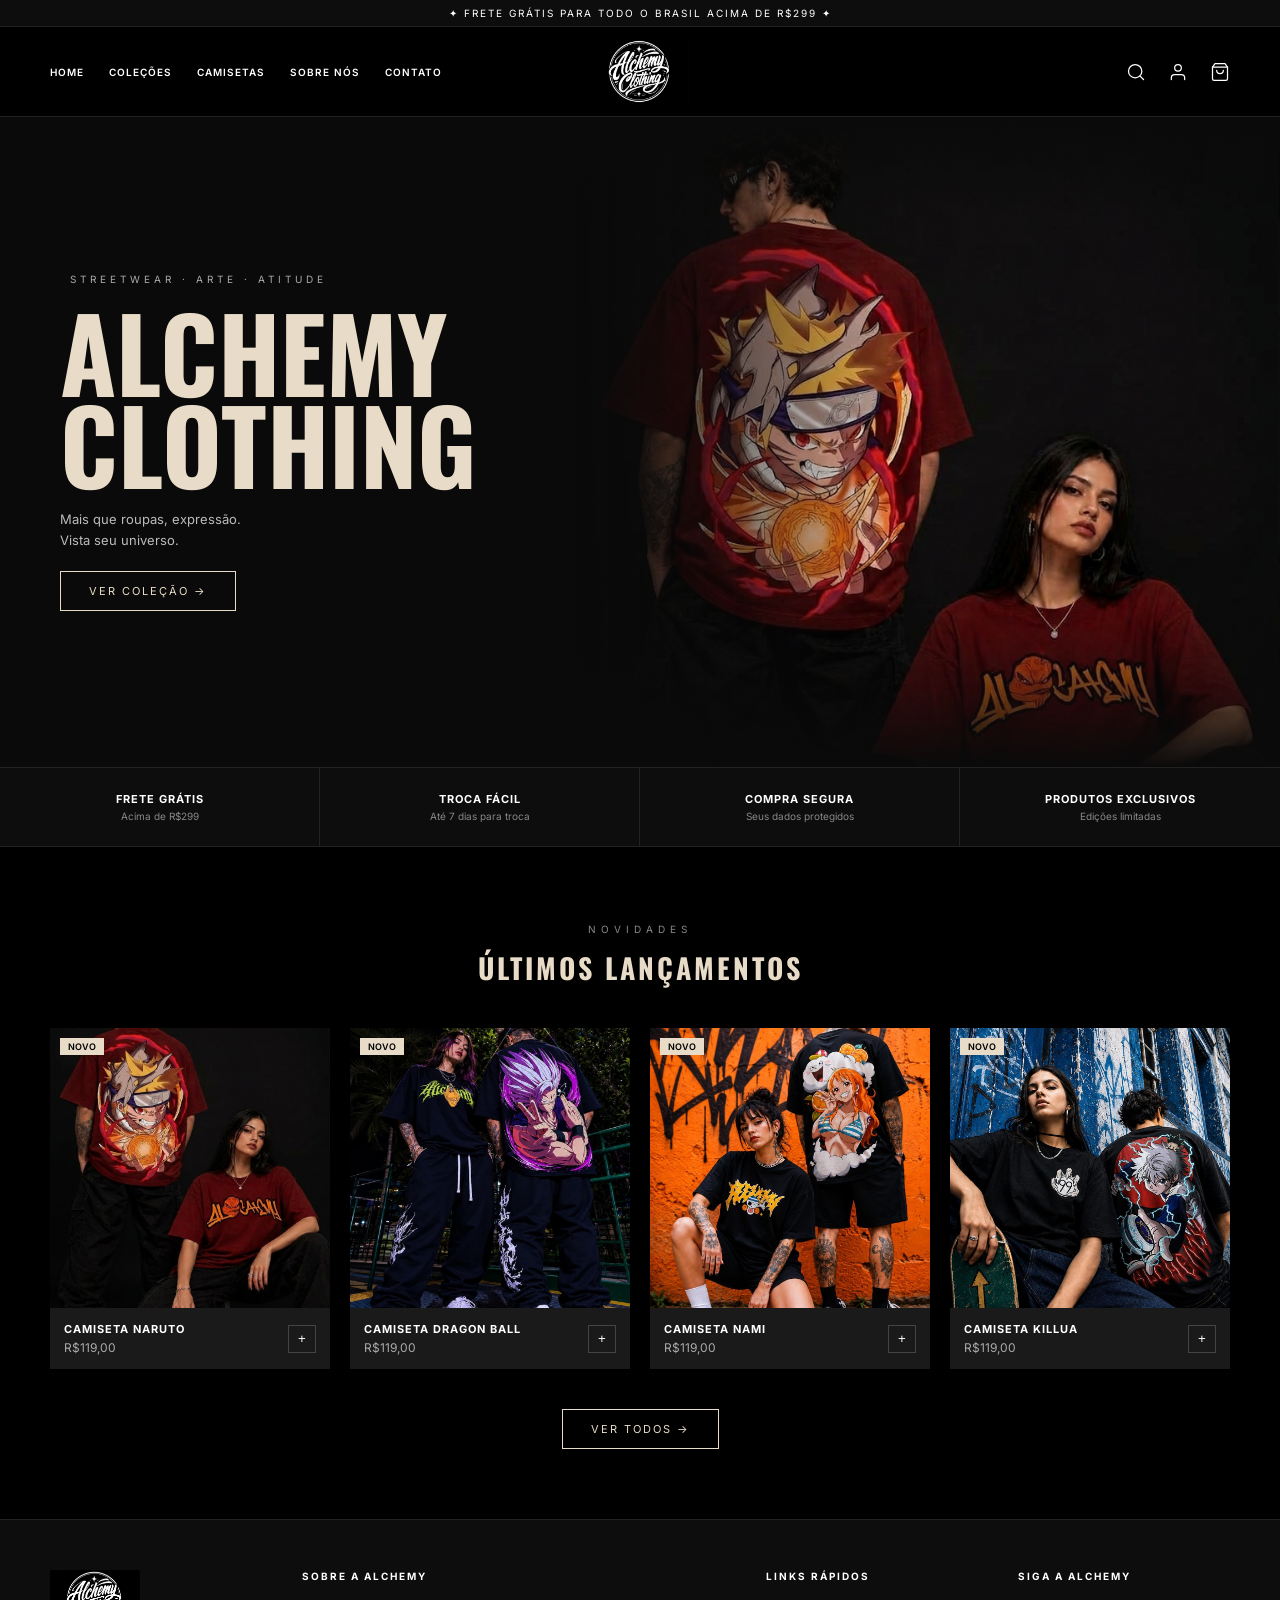
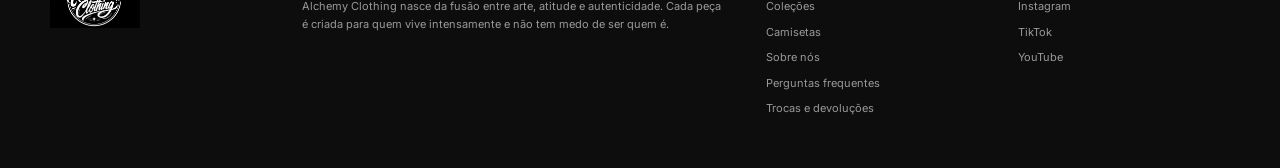
==== index.html @ 5506e8db "Change t-shirt prices from R$129,90 to R$119,00 Updated product prices for various t-shirts." ====
<!DOCTYPE html>
<html lang="pt-BR">

<head>
    <meta charset="UTF-8">
    <meta name="viewport" content="width=device-width, initial-scale=1.0">

    <title>Alchemy Clothing</title>

    <link rel="preconnect" href="https://fonts.googleapis.com">
    <link rel="preconnect" href="https://fonts.gstatic.com" crossorigin>
    <link href="https://fonts.googleapis.com/css2?family=Oswald:wght@500;700&family=Inter:wght@400;500;600&display=swap" rel="stylesheet">

    <link rel="stylesheet" href="css/style.css">
</head>

<body>

    <div class="top-bar">
        <p>✦ FRETE GRÁTIS PARA TODO O BRASIL ACIMA DE R$299 ✦</p>
    </div>

<header class="header">

    <button class="menu-toggle" id="menuToggle" aria-label="Abrir menu" aria-expanded="false" aria-controls="menu">
        <span></span>
        <span></span>
        <span></span>
    </button>

    <nav class="menu" id="menu">
        <a href="index.html">Home</a>
        <a href="camisetas.html">Coleções</a>
        <a href="camisetas.html">Camisetas</a>
        <a href="sobre.html">Sobre Nós</a>
        <a href="contato.html">Contato</a>
    </nav>

<a href="index.html" class="logo">
    <img src="assets/images/logo.png" alt="Alchemy Clothing">
</a>

 <div class="header-actions">

 <a href="#" aria-label="Buscar">
        <svg viewBox="0 0 24 24" aria-hidden="true">
            <circle cx="11" cy="11" r="8"></circle>
            <line x1="21" y1="21" x2="16.65" y2="16.65"></line>
        </svg>
    </a>

    <a href="#" aria-label="Minha conta">
        <svg viewBox="0 0 24 24" aria-hidden="true">
            <path d="M20 21v-2a4 4 0 0 0-4-4H8a4 4 0 0 0-4 4v2"></path>
            <circle cx="12" cy="7" r="4"></circle>
        </svg>
    </a>

    <a href="carrinho.html" class="cart-link" aria-label="Carrinho">
        <svg viewBox="0 0 24 24" aria-hidden="true">
            <path d="M6 2L3 6v14a2 2 0 0 0 2 2h14a2 2 0 0 0 2-2V6l-3-4z"></path>
            <line x1="3" y1="6" x2="21" y2="6"></line>
            <path d="M16 10a4 4 0 0 1-8 0"></path>
        </svg>
        <span class="cart-count">0</span>
    </a>

</div>

</header>

<div class="menu-overlay" id="menuOverlay"></div>

<!-- HERO -->
<section class="hero">
    <div class="hero-content">
        <span class="hero-tag">Streetwear · Arte · Atitude</span>
        <h1>Alchemy<br>Clothing</h1>
        <p>Mais que roupas, expressão.<br>Vista seu universo.</p>
        <a href="#" class="btn-outline">Ver coleção →</a>
    </div>

    <div class="hero-image">
        <img src="assets/images/hero-modelos.png" alt="Modelo vestindo camiseta Alchemy">
    </div>
</section>

<!-- BENEFÍCIOS -->
<section class="benefits">

    <div class="benefit">
        <strong>Frete grátis</strong>
        <span>Acima de R$299</span>
    </div>

    <div class="benefit">
        <strong>Troca fácil</strong>
        <span>Até 7 dias para troca</span>
    </div>

    <div class="benefit">
        <strong>Compra segura</strong>
        <span>Seus dados protegidos</span>
    </div>

    <div class="benefit">
        <strong>Produtos exclusivos</strong>
        <span>Edições limitadas</span>
    </div>

</section>

<!-- LANÇAMENTOS -->
<section class="products">

    <span class="section-tag">Novidades</span>

    <h2>Últimos lançamentos</h2>

    <div class="products-grid">

        <article class="product-card">

            <span class="badge">Novo</span>

        <a href="produto.html?id=naruto">
            <img src="assets/images/hero-modelos.png" alt="Camiseta Naruto">
        </a>

            <div class="product-info">

                <div>
                    <h3><a href="produto.html?id=naruto">Camiseta Naruto</a></h3>
                    <p>R$119,00</p>
                </div>

                <button class="add-btn" aria-label="Adicionar ao carrinho">+</button>

            </div>
        </article>
        <article class="product-card">

            <span class="badge">Novo</span>

            <a href="produto.html?id=dbz">
                <img src="assets/images/camiseta-dbz.png" alt="Camiseta Dragon Ball">
            </a>

            <div class="product-info">

                <div>
                    <h3><a href="produto.html?id=dbz">Camiseta Dragon Ball</a></h3>
                    <p>R$119,00</p>
                </div>

                <button class="add-btn" aria-label="Adicionar ao carrinho">+</button>

            </div>
        </article>

        <article class="product-card">

            <span class="badge">Novo</span>

            <a href="produto.html?id=nami">
            <img src="assets/images/camiseta-nami.png" alt="Camiseta Nami">
            </a>

            <div class="product-info">

                <div>
                    <h3><a href="produto.html?id=nami">Camiseta Nami</a></h3>
                    <p>R$119,00</p>
                </div>

                <button class="add-btn" aria-label="Adicionar ao carrinho">+</button>

            </div>
        </article>

                <article class="product-card">

            <span class="badge">Novo</span>

            <a href="produto.html?id=killua">
            <img src="assets/images/camiseta-killua.png" alt="Camiseta Killua">
            </a>

            <div class="product-info">

                <div>
                    <h3><a href="produto.html?id=killua">Camiseta Killua</a></h3>
                    <p>R$119,00</p>
                </div>

                <button class="add-btn" aria-label="Adicionar ao carrinho">+</button>

            </div>

        </article>
    </div>

    <a href="#" class="btn-outline">Ver todos →</a>
</section>

<!-- RODAPÉ -->
<footer class="footer">
    <div class="footer-brand">
        <img src="assets/images/logo.png" alt="Alchemy Clothing">
    </div>

    <div class="footer-col footer-about">
        <h4>Sobre a Alchemy</h4>
        <p>Alchemy Clothing nasce da fusão entre arte, atitude e autenticidade. Cada peça é criada para quem vive intensamente e não tem medo de ser quem é.</p>
    </div>

    <div class="footer-col">
        <h4>Links rápidos</h4>
        <a href="camisetas.html">Coleções</a>
        <a href="camisetas.html">Camisetas</a>
        <a href="sobre.html">Sobre nós</a>
        <a href="#">Perguntas frequentes</a>
        <a href="#">Trocas e devoluções</a>
    </div>

    <div class="footer-col">
        <h4>Siga a Alchemy</h4>
        <a href="#">Instagram</a>
        <a href="#">TikTok</a>
        <a href="#">YouTube</a>
    </div>
</footer>

<script src="js/produtos.js"></script>
<script src="js/carrinho.js"></script>
<script src="js/script.js"></script>

    </body>

</html>
---- css/style.css ----
* {
    margin: 0;
    padding: 0;
    box-sizing: border-box;
}

body {
    background-color: #000;
    color: #fff;
}

.top-bar {
    background-color: #0d0d0d;
    border-bottom: 1px solid #222;
    text-align: center;
    padding: 7px 10px;
}

.top-bar p {
    font-size: 10px;
    letter-spacing: 2px;
    text-transform: uppercase;
}

.header {
    height: 90px;
    padding: 0 50px;

    display: grid;
    grid-template-columns: 1fr auto 1fr;
    align-items: center;

    background-color: #000;
    border-bottom: 1px solid #222;
}

.menu {
    justify-self: start;
    display: flex;
    gap: 25px;
}

.menu a {
    color: #fff;
    text-decoration: none;

    font-size: 10px;
    font-weight: 600;
    text-transform: uppercase;
    letter-spacing: 1px;

    transition: 0.3s;
}

.menu a:hover {
    color: #aaa;
}

.logo {
    justify-self: center;
}

.logo img {
    width: 100px;
    height: auto;
    display: block;
}

.header-actions {
    justify-self: end;
    display: flex;
    align-items: center;
    gap: 22px;
}

.header-actions a {
    position: relative;
    display: flex;
    color: #fff;
    transition: 0.3s;
}

.header-actions a:hover {
    color: var(--bege);
}

.header-actions svg {
    width: 20px;
    height: 20px;
    fill: none;
    stroke: currentColor;
    stroke-width: 1.5;
    stroke-linecap: round;
    stroke-linejoin: round;
}

/* bolinha do carrinho */
.cart-count {
    position: absolute;
    top: -6px;
    right: -8px;
    min-width: 15px;
    height: 15px;
    padding: 0 4px;
    display: flex;
    align-items: center;
    justify-content: center;
    background-color: var(--bege);
    color: #000;
    font-size: 9px;
    font-weight: 600;
    border-radius: 50%;
}

:root {
    --bege: #e8dcc8;
    --cinza: #1a1a1a;
    --borda: #222;
}

body {
    font-family: 'Inter', sans-serif;
}

h1, h2 {
    font-family: 'Oswald', sans-serif;
    text-transform: uppercase;
}

/* BOTÃO */
.btn-outline {
    display: inline-block;
    padding: 12px 28px;
    border: 1px solid var(--bege);
    color: var(--bege);
    text-decoration: none;
    font-size: 11px;
    letter-spacing: 2px;
    text-transform: uppercase;
    transition: 0.3s;
}

.btn-outline:hover {
    background-color: var(--bege);
    color: #000;
}

/* HERO */
.hero {
    position: relative;
    min-height: 650px;
    display: flex;
    align-items: center;
    background-color: #0a0a0a;
    overflow: hidden;
}

.hero-content {
    position: relative;
    z-index: 1;
    max-width: 50%;
    display: flex;
    flex-direction: column;
    gap: 20px;
    padding: 0 60px;
}

.hero-tag {
    font-size: 10px;
    letter-spacing: 4px;
    text-transform: uppercase;
    color: #aaa;
    margin-left: 10px;
}

.hero h1 {
    font-size: clamp(60px, 8vw, 110px);
    line-height: 0.9;
    color: var(--bege);
}

.hero p {
    font-size: 13px;
    line-height: 1.6;
    color: #bbb;
}

.hero-content .btn-outline {
    align-self: flex-start;
}

.hero-image {
    position: absolute;
    top: 0px;
    bottom: 0px;
    right: 0px;
    width: 55%;
    height: 100%;
    z-index: 0;
}

.hero-image img {
    width: 100%;
    height: 100%;
    object-fit: cover;
    object-position: center 15%;
    display: block;

    /* dissolve a borda esquerda da foto no fundo */
    -webkit-mask-image: linear-gradient(to right, transparent 0%, #000 45%);
    mask-image: linear-gradient(to right, transparent 0%, #000 45%);
}

/* escurece a base e as bordas para fundir com a faixa de benefícios */
.hero-image::after {
    content: "";
    position: absolute;
    inset: 0;
    background:
        linear-gradient(to top, #0a0a0a 0%, transparent 25%),
        linear-gradient(to bottom, #0a0a0a 0%, transparent 15%);
    pointer-events: none;
}

/* BENEFÍCIOS */
.benefits {
    display: grid;
    grid-template-columns: repeat(4, 1fr);
    background-color: #0d0d0d;
    border-top: 1px solid var(--borda);
    border-bottom: 1px solid var(--borda);
}

.benefit {
    display: flex;
    flex-direction: column;
    gap: 4px;
    padding: 24px;
    text-align: center;
    border-right: 1px solid var(--borda);
}

.benefit:last-child {
    border-right: none;
}

.benefit strong {
    font-size: 11px;
    letter-spacing: 1px;
    text-transform: uppercase;
}

.benefit span {
    font-size: 10px;
    color: #888;
}

/* LANÇAMENTOS */
.products {
    padding: 70px 50px;
    text-align: center;
}

.section-tag {
    font-size: 10px;
    letter-spacing: 5px;
    text-transform: uppercase;
    color: #888;
}

.products h2 {
    font-size: 28px;
    letter-spacing: 3px;
    color: var(--bege);
    margin: 10px 0 40px;
}

.products-grid {
    display: grid;
    grid-template-columns: repeat(4, 1fr);
    gap: 20px;
    margin-bottom: 40px;
}

.product-card {
    position: relative;
    background-color: var(--cinza);
    text-align: left;
}

.product-card img {
    width: 100%;
    aspect-ratio: 1 / 1;
    object-fit: cover;
    display: block;
}

.badge {
    position: absolute;
    top: 10px;
    left: 10px;
    background-color: var(--bege);
    color: #000;
    font-size: 9px;
    font-weight: 600;
    text-transform: uppercase;
    padding: 3px 8px;
}

.product-info {
    display: flex;
    justify-content: space-between;
    align-items: center;
    padding: 14px;
}

.product-info h3 {
    font-size: 11px;
    letter-spacing: 1px;
    text-transform: uppercase;
}

.product-info p {
    font-size: 12px;
    color: #aaa;
    margin-top: 4px;
}

.add-btn {
    width: 28px;
    height: 28px;
    background: transparent;
    border: 1px solid #444;
    color: #fff;
    cursor: pointer;
    transition: 0.3s;
}

.add-btn:hover {
    background-color: var(--bege);
    color: #000;
}

/* RODAPÉ */
.footer {
    display: grid;
    grid-template-columns: 1fr 2fr 1fr 1fr;
    gap: 40px;
    padding: 50px;
    background-color: #0d0d0d;
    border-top: 1px solid var(--borda);
}

.footer-brand img {
    width: 90px;
}

.footer-col {
    display: flex;
    flex-direction: column;
    gap: 8px;
}

.footer-col h4 {
    font-size: 10px;
    letter-spacing: 2px;
    text-transform: uppercase;
    margin-bottom: 8px;
}

.footer-col p,
.footer-col a {
    font-size: 11px;
    line-height: 1.6;
    color: #999;
    text-decoration: none;
}

.footer-col a:hover {
    color: #fff;
}

/* BOTÃO HAMBÚRGUER (escondido no desktop) */
.menu-toggle {
    display: none;
    flex-direction: column;
    justify-content: center;
    gap: 5px;
    width: 28px;
    height: 28px;
    background: none;
    border: none;
    cursor: pointer;
    z-index: 1002;
}

.menu-toggle span {
    display: block;
    width: 100%;
    height: 2px;
    background-color: #fff;
    transition: transform 0.3s, opacity 0.3s;
}

/* vira um X quando aberto */
.menu-toggle.active span:nth-child(1) {
    transform: translateY(7px) rotate(45deg);
}

.menu-toggle.active span:nth-child(2) {
    opacity: 0;
}

.menu-toggle.active span:nth-child(3) {
    transform: translateY(-7px) rotate(-45deg);
}

/* OVERLAY ESCURO */
.menu-overlay {
    position: fixed;
    inset: 0;
    background-color: rgba(0, 0, 0, 0.7);
    opacity: 0;
    visibility: hidden;
    transition: 0.3s;
    z-index: 1000;
}

.menu-overlay.active {
    opacity: 1;
    visibility: visible;
}

/* TÍTULO DA PÁGINA */
.page-header {
    padding: 60px 50px 40px;
    text-align: center;
    background-color: #0a0a0a;
    border-bottom: 1px solid var(--borda);
}

.breadcrumb {
    display: flex;
    justify-content: center;
    gap: 8px;
    margin-bottom: 18px;
    font-size: 10px;
    letter-spacing: 2px;
    text-transform: uppercase;
    color: #777;
}

.breadcrumb a {
    color: #777;
    text-decoration: none;
    transition: 0.3s;
}

.breadcrumb a:hover {
    color: #fff;
}

.page-header h1 {
    font-size: clamp(40px, 6vw, 64px);
    letter-spacing: 3px;
    color: var(--bege);
}

.page-header p {
    margin-top: 10px;
    font-size: 13px;
    color: #999;
}

/* LOJA */
.shop {
    padding: 40px 50px 80px;
}

.shop-toolbar {
    display: flex;
    justify-content: space-between;
    align-items: center;
    gap: 20px;
    flex-wrap: wrap;
    margin-bottom: 30px;
    padding-bottom: 20px;
    border-bottom: 1px solid var(--borda);
}

.filters {
    display: flex;
    gap: 10px;
    flex-wrap: wrap;
}

.filter-btn {
    padding: 8px 18px;
    background: transparent;
    border: 1px solid #333;
    color: #aaa;
    font-family: inherit;
    font-size: 10px;
    letter-spacing: 1.5px;
    text-transform: uppercase;
    cursor: pointer;
    transition: 0.3s;
}

.filter-btn:hover,
.filter-btn.active {
    border-color: var(--bege);
    color: var(--bege);
}

.shop-sort {
    display: flex;
    align-items: center;
    gap: 16px;
}

.shop-count {
    font-size: 11px;
    color: #777;
}

.shop-sort select {
    padding: 8px 12px;
    background-color: #0d0d0d;
    border: 1px solid #333;
    color: #fff;
    font-family: inherit;
    font-size: 11px;
    cursor: pointer;
}

/* imagem do card como link */
.product-card a {
    display: block;
}

/* BREADCRUMB À ESQUERDA */
.breadcrumb-left {
    justify-content: flex-start;
    margin: 0;
    padding: 24px 50px 0;
}

/* LAYOUT DO PRODUTO */
.product-page {
    display: grid;
    grid-template-columns: 1.1fr 1fr;
    gap: 60px;
    padding: 30px 50px 80px;
}

/* GALERIA */
.gallery-main {
    background-color: var(--cinza);
}

.gallery-main img {
    width: 100%;
    aspect-ratio: 1 / 1;
    object-fit: cover;
    display: block;
}

.gallery-thumbs {
    display: flex;
    gap: 12px;
    margin-top: 12px;
}

.thumb {
    width: 80px;
    padding: 0;
    background: var(--cinza);
    border: 1px solid transparent;
    cursor: pointer;
    opacity: 0.6;
    transition: 0.3s;
}

.thumb img {
    width: 100%;
    aspect-ratio: 1 / 1;
    object-fit: cover;
    display: block;
}

.thumb:hover,
.thumb.active {
    opacity: 1;
    border-color: var(--bege);
}

/* INFORMAÇÕES */
.product-details {
    display: flex;
    flex-direction: column;
    align-items: flex-start;
}

.badge-static {
    position: static;
    margin-bottom: 14px;
}

.product-details h1 {
    font-size: clamp(32px, 4vw, 46px);
    letter-spacing: 2px;
    color: var(--bege);
}

.product-price {
    margin-top: 16px;
    font-size: 24px;
    font-weight: 600;
}

.product-installments {
    margin-top: 4px;
    font-size: 12px;
    color: #888;
}

.product-description {
    margin: 24px 0;
    font-size: 13px;
    line-height: 1.7;
    color: #bbb;
}

/* TAMANHOS */
.option-group {
    width: 100%;
    margin-bottom: 24px;
}

.option-label {
    display: block;
    margin-bottom: 12px;
    font-size: 10px;
    letter-spacing: 2px;
    text-transform: uppercase;
    color: #888;
}

.sizes {
    display: flex;
    gap: 10px;
    flex-wrap: wrap;
}

.size-btn {
    width: 48px;
    height: 48px;
    background: transparent;
    border: 1px solid #333;
    color: #fff;
    font-family: inherit;
    font-size: 12px;
    cursor: pointer;
    transition: 0.3s;
}

.size-btn:hover:not(:disabled),
.size-btn.active {
    border-color: var(--bege);
    background-color: var(--bege);
    color: #000;
}

.size-btn:disabled {
    color: #444;
    border-color: #222;
    text-decoration: line-through;
    cursor: not-allowed;
}

.size-error {
    display: none;
    margin-top: 10px;
    font-size: 11px;
    color: #e0675a;
}

.size-error.show {
    display: block;
}

/* QUANTIDADE E COMPRAR */
.buy-row {
    display: flex;
    gap: 14px;
    width: 100%;
    margin-bottom: 30px;
}

.quantity {
    display: flex;
    align-items: center;
    border: 1px solid #333;
}

.quantity button {
    width: 42px;
    height: 100%;
    background: transparent;
    border: none;
    color: #fff;
    font-size: 16px;
    cursor: pointer;
    transition: 0.3s;
}

.quantity button:hover {
    color: var(--bege);
}

.quantity span {
    min-width: 30px;
    text-align: center;
    font-size: 13px;
}

.btn-buy {
    flex: 1;
    padding: 16px;
    background-color: var(--bege);
    border: 1px solid var(--bege);
    color: #000;
    font-family: inherit;
    font-size: 11px;
    font-weight: 600;
    letter-spacing: 2px;
    text-transform: uppercase;
    cursor: pointer;
    transition: 0.3s;
}

.btn-buy:hover {
    background-color: transparent;
    color: var(--bege);
}

/* ESPECIFICAÇÕES */
.product-specs {
    width: 100%;
    list-style: none;
    border-top: 1px solid var(--borda);
}

.product-specs li {
    padding: 14px 0;
    border-bottom: 1px solid var(--borda);
    font-size: 12px;
    color: #aaa;
}

.product-specs strong {
    color: #fff;
    font-weight: 500;
}

.product-info h3 a {
    color: inherit;
    text-decoration: none;
    transition: 0.3s;
}

.product-info h3 a:hover {
    color: var(--bege);
}

.not-found {
    grid-column: 1 / -1;
    display: flex;
    flex-direction: column;
    align-items: center;
    gap: 16px;
    padding: 80px 0;
    text-align: center;
}

.not-found h1 {
    font-size: 36px;
    color: var(--bege);
}

.not-found p {
    font-size: 13px;
    color: #999;
}

/* CARRINHO */
.cart-page {
    display: grid;
    grid-template-columns: 1.6fr 1fr;
    gap: 40px;
    align-items: start;
    padding: 40px 50px 80px;
}

.cart-item {
    display: grid;
    grid-template-columns: 110px 1fr auto;
    gap: 20px;
    padding: 20px 0;
    border-bottom: 1px solid var(--borda);
}

.cart-item:first-child {
    padding-top: 0;
}

.cart-item img {
    width: 110px;
    aspect-ratio: 1 / 1;
    object-fit: cover;
    display: block;
    background-color: var(--cinza);
}

.cart-item-info {
    display: flex;
    flex-direction: column;
    align-items: flex-start;
    gap: 6px;
}

.cart-item-info h3 {
    font-size: 12px;
    letter-spacing: 1px;
    text-transform: uppercase;
}

.cart-item-info h3 a {
    color: inherit;
    text-decoration: none;
}

.cart-item-size,
.cart-item-price {
    font-size: 12px;
    color: #999;
}

.quantity-sm {
    margin-top: 8px;
}

.quantity-sm button {
    width: 32px;
    height: 32px;
}

.quantity-sm span {
    font-size: 12px;
}

.cart-item-side {
    display: flex;
    flex-direction: column;
    justify-content: space-between;
    align-items: flex-end;
}

.cart-item-side strong {
    font-size: 14px;
    font-weight: 600;
}

.cart-remove {
    background: none;
    border: none;
    color: #777;
    font-family: inherit;
    font-size: 11px;
    text-decoration: underline;
    cursor: pointer;
    transition: 0.3s;
}

.cart-remove:hover {
    color: #e0675a;
}

/* RESUMO */
.cart-summary {
    padding: 28px;
    background-color: #0d0d0d;
    border: 1px solid var(--borda);
}

.cart-summary h2 {
    font-size: 20px;
    letter-spacing: 2px;
    color: var(--bege);
    margin-bottom: 20px;
}

.shipping-note {
    margin-bottom: 8px;
    font-size: 11px;
    color: #999;
}

.shipping-bar {
    height: 4px;
    margin-bottom: 20px;
    background-color: #222;
}

.shipping-bar span {
    display: block;
    height: 100%;
    background-color: var(--bege);
    transition: width 0.3s;
}

.summary-row {
    display: flex;
    justify-content: space-between;
    padding: 10px 0;
    font-size: 13px;
    color: #bbb;
}

.summary-total {
    margin-top: 10px;
    padding-top: 18px;
    border-top: 1px solid var(--borda);
    font-size: 16px;
    font-weight: 600;
    color: #fff;
}

.cart-summary .btn-buy {
    width: 100%;
    margin-top: 20px;
}

/* CARRINHO VAZIO */
.cart-empty {
    grid-column: 1 / -1;
    display: flex;
    flex-direction: column;
    align-items: center;
    gap: 16px;
    padding: 80px 0;
    text-align: center;
}

.cart-empty h2 {
    font-size: 28px;
    color: var(--bege);
}

.cart-empty p {
    font-size: 13px;
    color: #999;
}

/* SOBRE */
.about {
    display: grid;
    grid-template-columns: 1fr 1fr;
    gap: 60px;
    align-items: center;
    padding: 70px 50px;
}

.about-text h2 {
    margin-bottom: 20px;
    font-size: 30px;
    letter-spacing: 2px;
    color: var(--bege);
}

.about-text p {
    margin-bottom: 16px;
    font-size: 14px;
    line-height: 1.8;
    color: #bbb;
}

.about-text .btn-outline {
    margin-top: 10px;
}

.about-image img {
    width: 100%;
    aspect-ratio: 4 / 5;
    object-fit: cover;
    display: block;
}

.values {
    display: grid;
    grid-template-columns: repeat(3, 1fr);
    gap: 20px;
    padding: 0 50px 80px;
}

.value-card {
    padding: 30px;
    background-color: var(--cinza);
    border: 1px solid var(--borda);
}

.value-card h3 {
    margin-bottom: 12px;
    font-family: 'Oswald', sans-serif;
    font-size: 18px;
    letter-spacing: 2px;
    text-transform: uppercase;
    color: var(--bege);
}

.value-card p {
    font-size: 13px;
    line-height: 1.7;
    color: #999;
}

/* CONTATO */
.contact {
    display: grid;
    grid-template-columns: 1fr 1.2fr;
    gap: 60px;
    padding: 60px 50px 80px;
}

.contact-info {
    display: flex;
    flex-direction: column;
    gap: 20px;
}

.contact-item {
    padding-bottom: 20px;
    border-bottom: 1px solid var(--borda);
}

.contact-item span {
    display: block;
    margin-bottom: 6px;
    font-size: 10px;
    letter-spacing: 2px;
    text-transform: uppercase;
    color: #777;
}

.contact-item a,
.contact-item p {
    font-size: 14px;
    color: #fff;
    text-decoration: none;
    transition: 0.3s;
}

.contact-item a:hover {
    color: var(--bege);
}

.contact-form {
    display: flex;
    flex-direction: column;
    gap: 18px;
}

.form-field {
    display: flex;
    flex-direction: column;
    gap: 8px;
}

.form-field label {
    font-size: 10px;
    letter-spacing: 2px;
    text-transform: uppercase;
    color: #888;
}

.form-field input,
.form-field textarea {
    padding: 14px;
    background-color: #0d0d0d;
    border: 1px solid #333;
    color: #fff;
    font-family: inherit;
    font-size: 13px;
    transition: 0.3s;
}

.form-field input:focus,
.form-field textarea:focus {
    outline: none;
    border-color: var(--bege);
}

.form-field textarea {
    min-height: 140px;
    resize: vertical;
}

.contact-form .btn-buy {
    flex: none;
}

/* link da página atual no menu */
.menu a.active {
    color: var(--bege);
}

.about-image {
    position: relative;
}

.about-image img {
    width: 100%;
    aspect-ratio: 4 / 5;
    object-fit: cover;
    object-position: center top;
    display: block;

    -webkit-mask-image: linear-gradient(to right, transparent 0%, #000 35%);
    mask-image: linear-gradient(to right, transparent 0%, #000 35%);
}

/* MOBILE */
@media (max-width: 900px) {
    .header {
        padding: 0 20px;
    }

    .page-header {
        padding: 40px 20px 30px;
    }

    .shop {
        padding: 30px 20px 60px;
    }

    .menu-toggle {
        display: flex;
    }

    /* HERO */
    .hero {
        min-height: 560px;
    }

    .hero-image {
        width: 100%;
        opacity: 0.4; /* a foto vira um fundo e o texto fica legível */
    }

    .hero-image img {
        -webkit-mask-image: none;
        mask-image: none;
    }

    .hero-content {
        max-width: 100%;
        padding: 60px 24px;
    }

    .hero-tag {
        margin-left: 0;
    }

    .hero-content .btn-outline {
        white-space: nowrap;
    }

    /* BENEFÍCIOS, PRODUTOS E RODAPÉ */
    .benefits,
    .products-grid {
        grid-template-columns: repeat(2, 1fr);
    }

    .products {
        padding: 50px 20px;
    }

    .footer {
        grid-template-columns: 1fr;
        padding: 40px 24px;
    }

    .menu {
        position: fixed;
        top: 0;
        left: 0;
        width: 280px;
        max-width: 80%;
        height: 100vh;
        flex-direction: column;
        gap: 0;
        padding: 90px 30px 30px;
        background-color: #0a0a0a;
        border-right: 1px solid #222;
        transform: translateX(-100%);
        transition: transform 0.35s ease;
        z-index: 1001;
    }

    .menu.active {
        transform: translateX(0);
    }

    .menu a {
        padding: 18px 0;
        font-size: 13px;
        letter-spacing: 2px;
        border-bottom: 1px solid #1a1a1a;
    }

    .breadcrumb-left {
        padding: 20px 20px 0;
    }

    .product-page {
        grid-template-columns: 1fr;
        gap: 30px;
        padding: 20px 20px 60px;
    }

    .cart-page {
        grid-template-columns: 1fr;
        padding: 24px 20px 60px;
    }

    .cart-item {
        grid-template-columns: 80px 1fr;
    }

    .cart-item img {
        width: 80px;
    }

    .cart-item-side {
        grid-column: 1 / -1;
        flex-direction: row;
        align-items: center;
        justify-content: space-between;
    }

    .about,
    .contact {
        grid-template-columns: 1fr;
        gap: 30px;
        padding: 40px 20px;
    }

    .values {
        grid-template-columns: 1fr;
        padding: 0 20px 60px;
    }

    .about-image::before {
        right: -10px;
        bottom: -10px;
    }
}
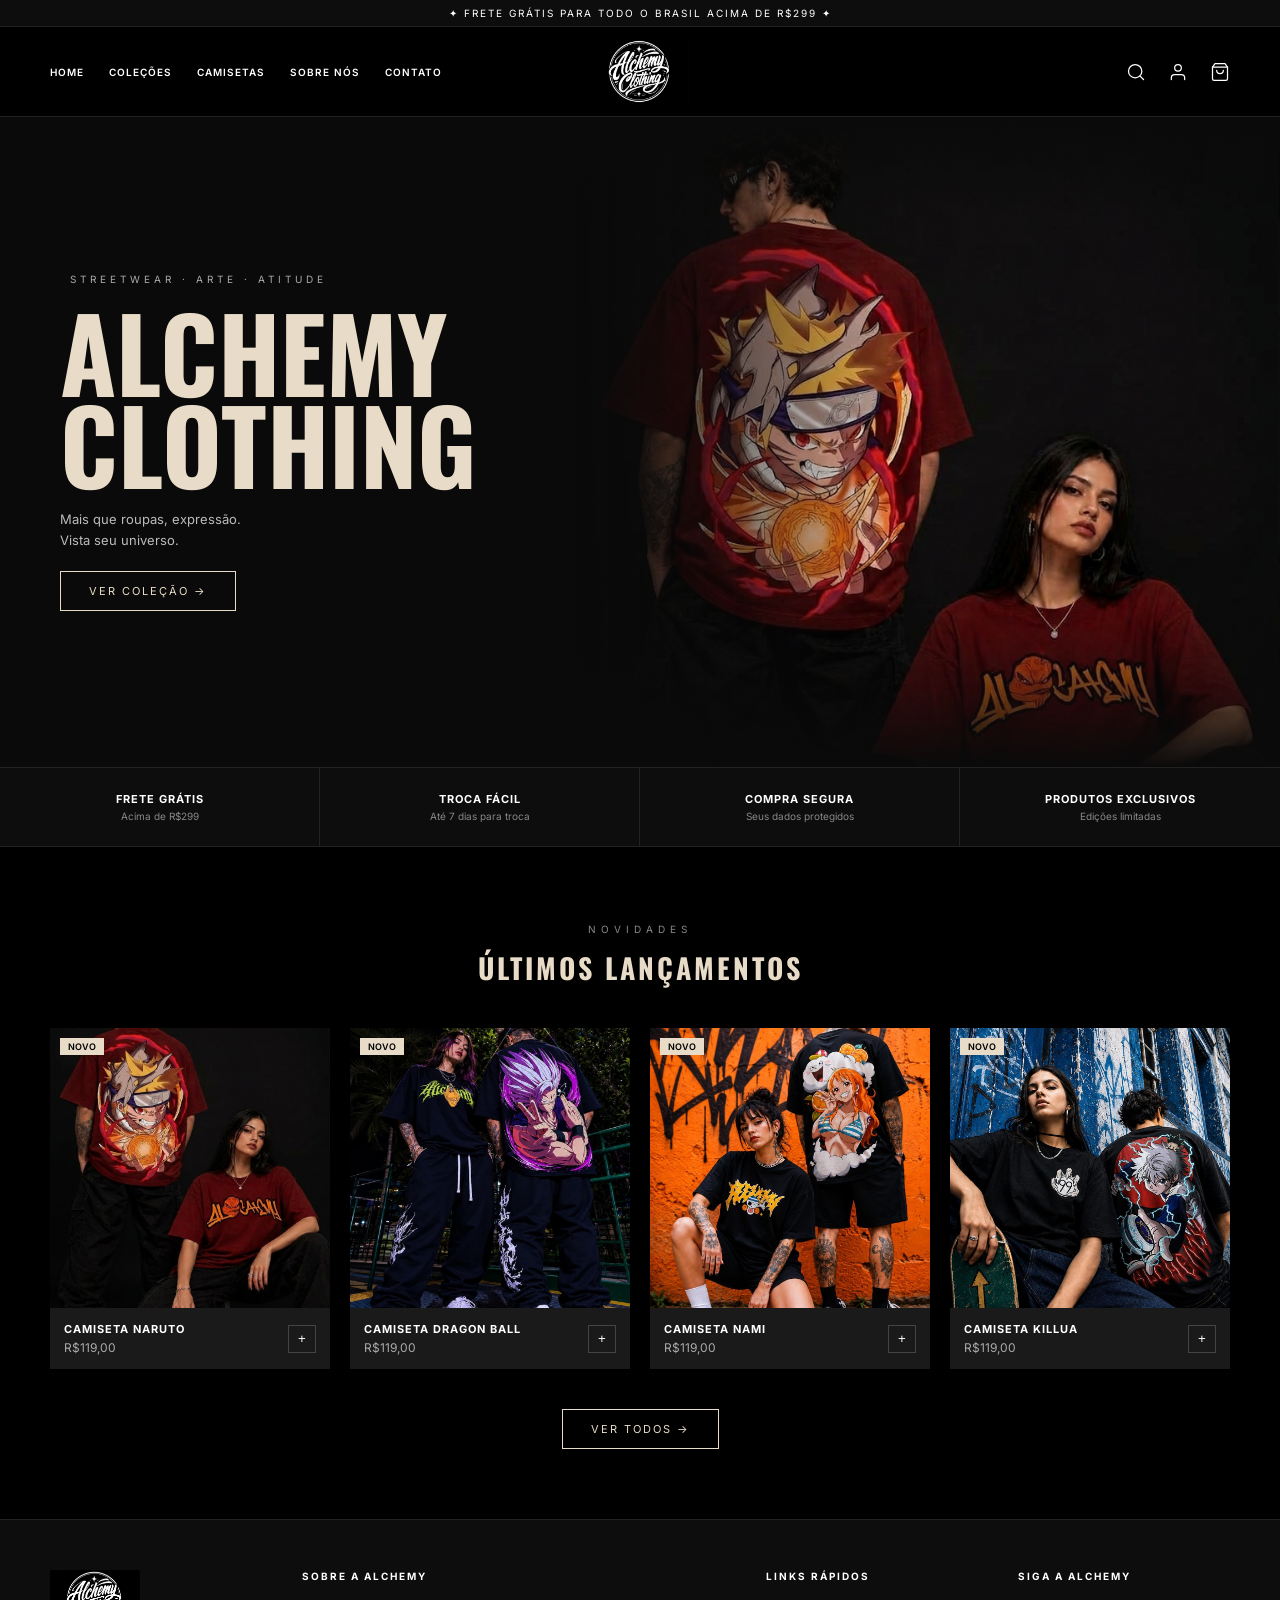
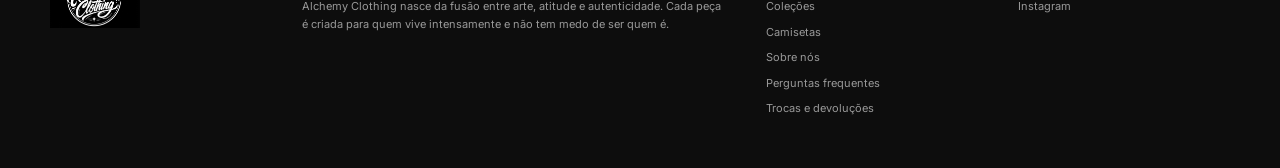
==== commit 362cc27c: "Update index.html" ====
--- a/index.html
+++ b/index.html
@@ -226,8 +226,6 @@
     <div class="footer-col">
         <h4>Siga a Alchemy</h4>
         <a href="#">Instagram</a>
-        <a href="#">TikTok</a>
-        <a href="#">YouTube</a>
     </div>
 </footer>
 
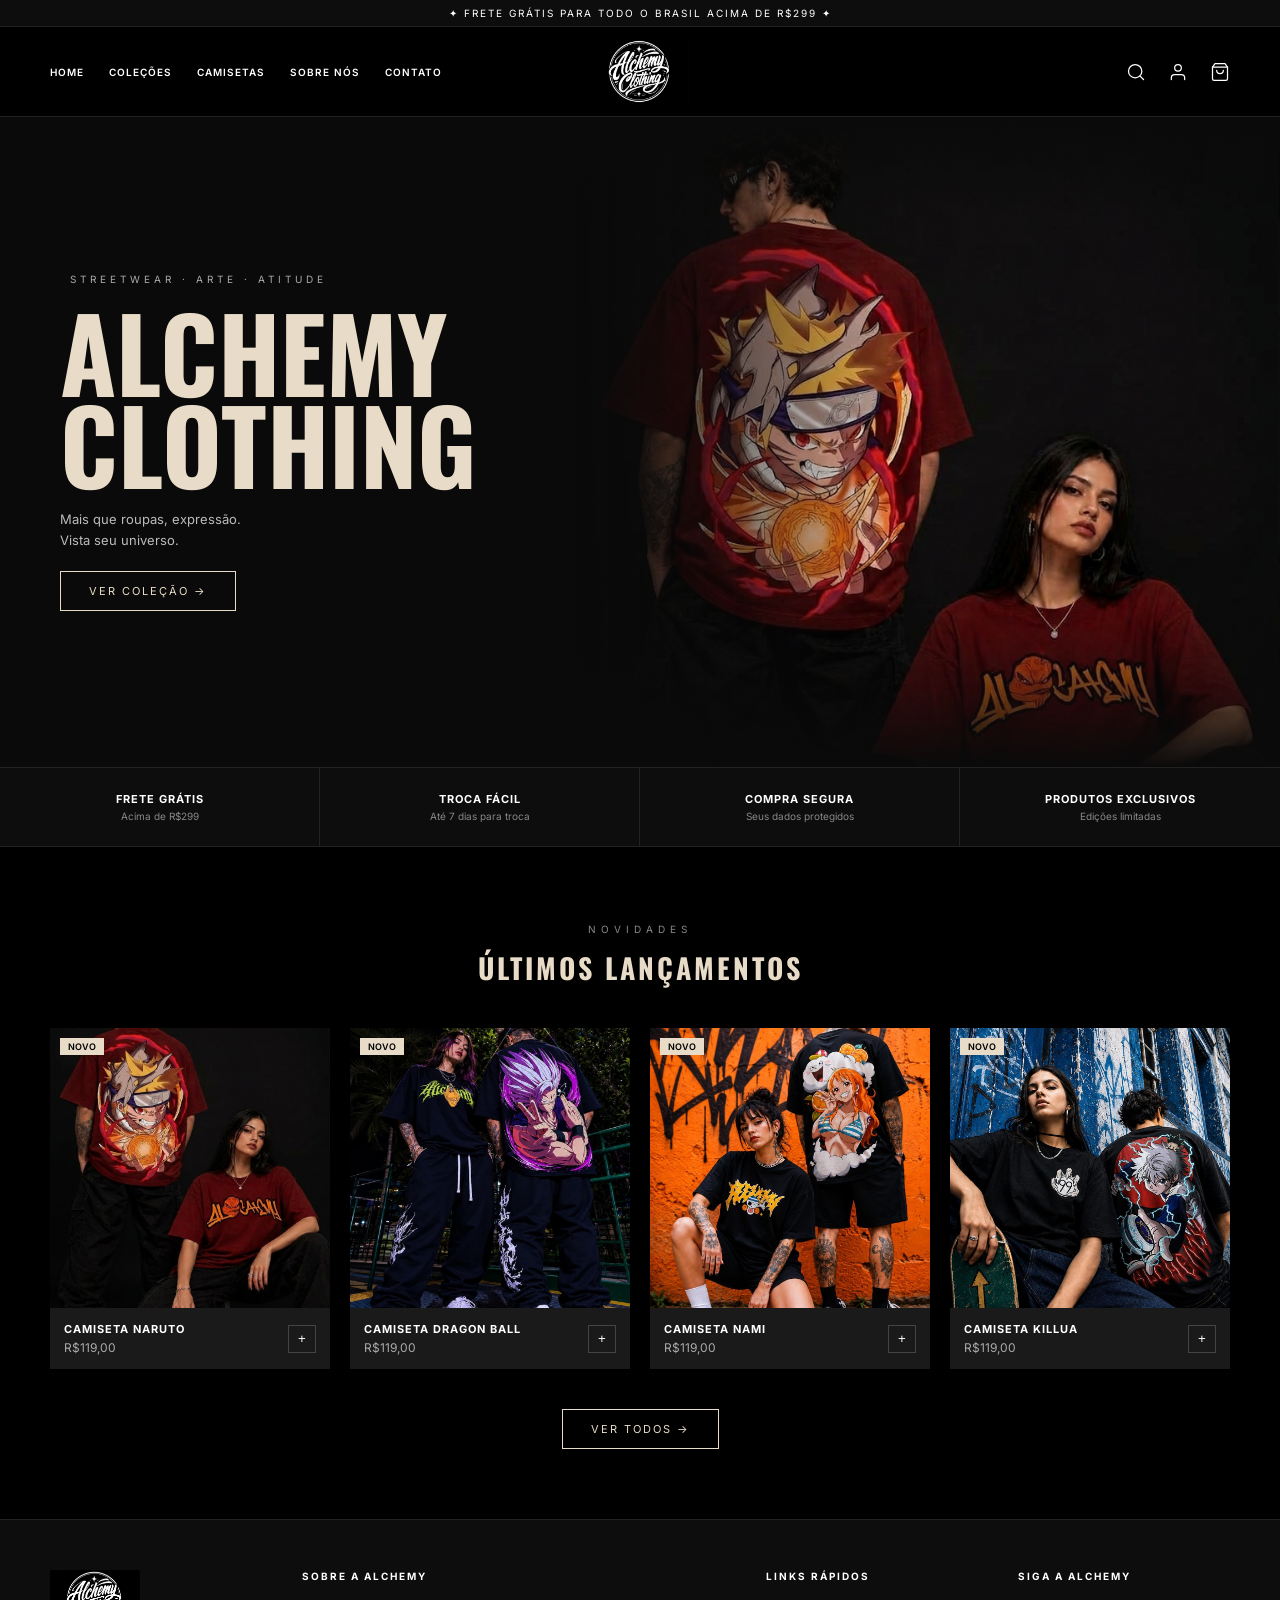
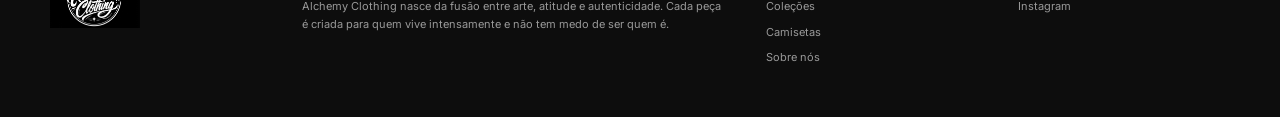
==== commit 0f0130cb: "Remove FAQ and Returns links from footer Removed links to 'Perguntas frequentes' and 'Trocas e devol" ====
--- a/index.html
+++ b/index.html
@@ -219,8 +219,6 @@
         <a href="camisetas.html">Coleções</a>
         <a href="camisetas.html">Camisetas</a>
         <a href="sobre.html">Sobre nós</a>
-        <a href="#">Perguntas frequentes</a>
-        <a href="#">Trocas e devoluções</a>
     </div>
 
     <div class="footer-col">
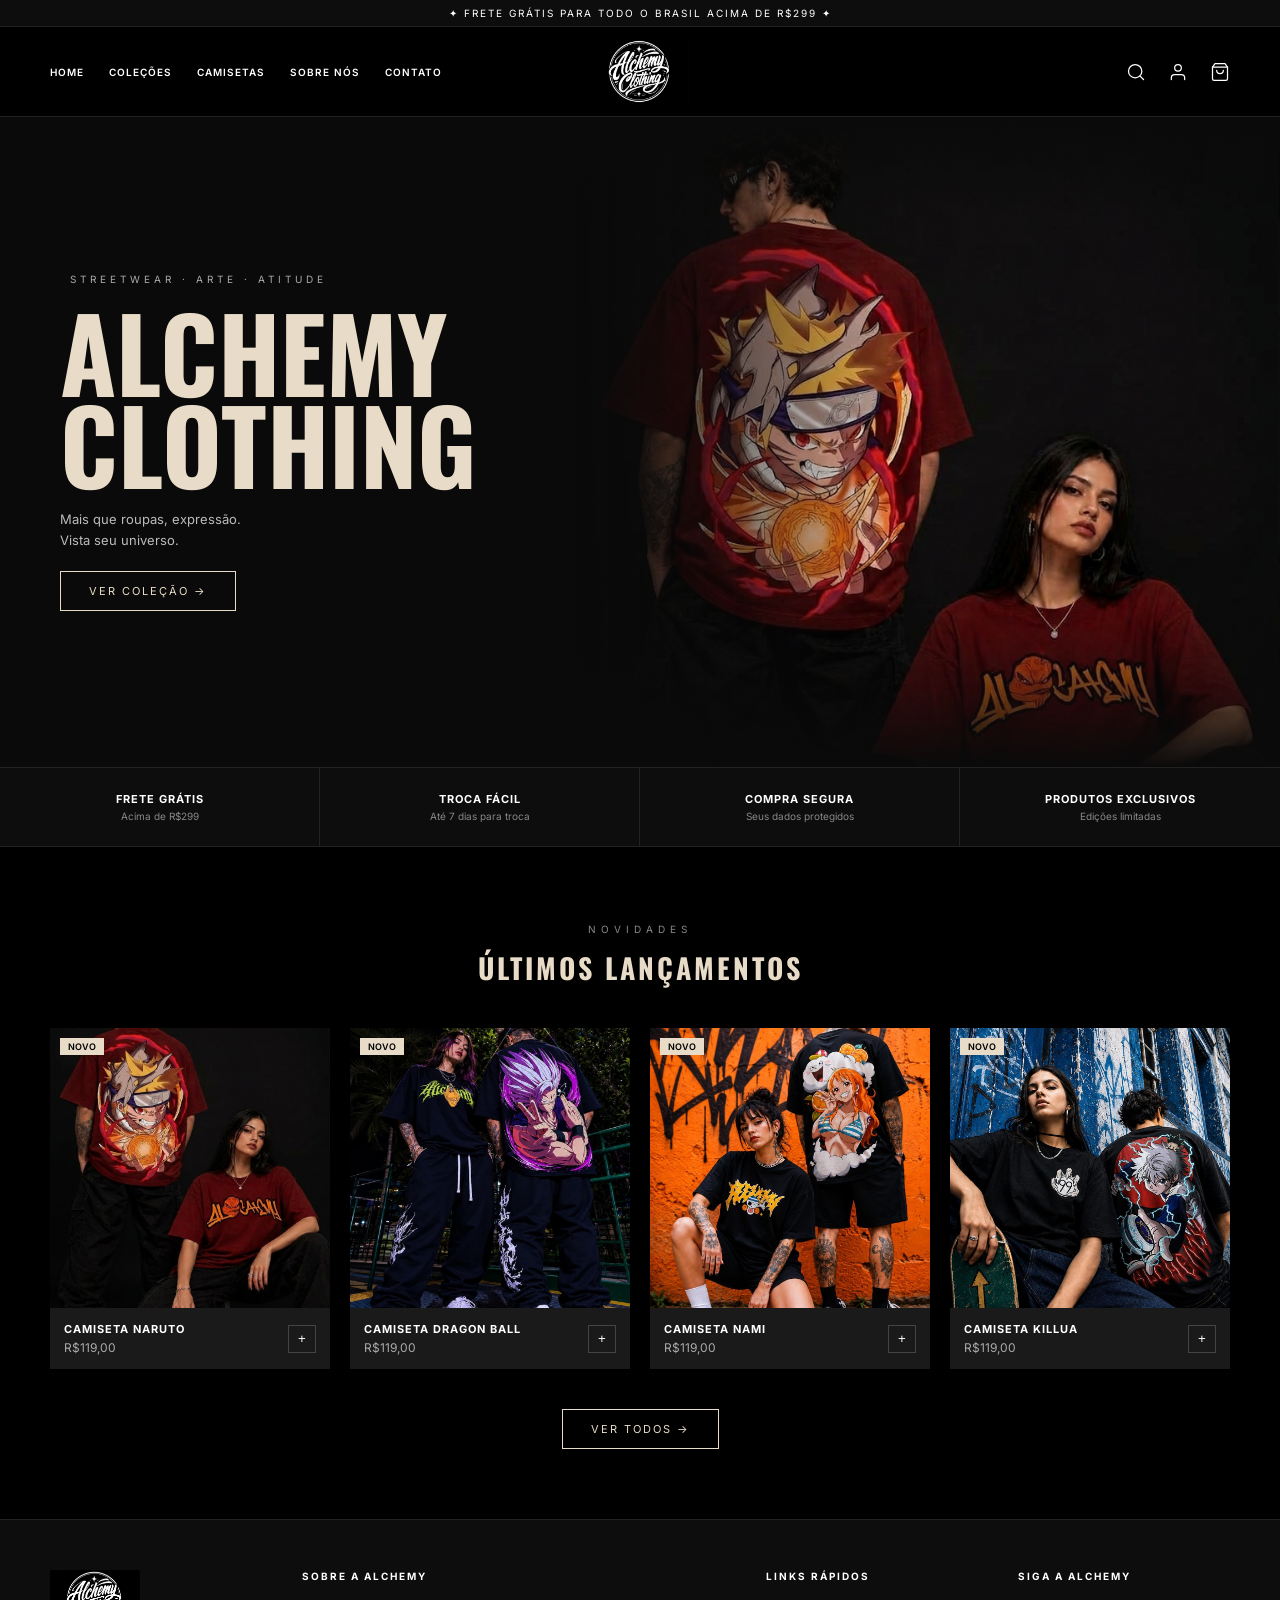
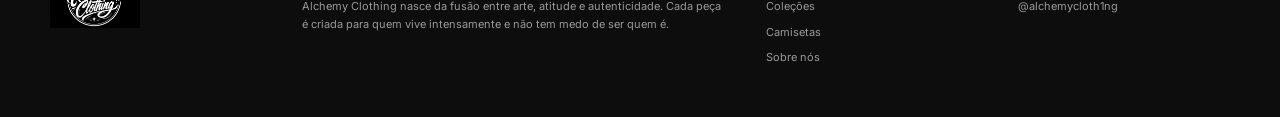
==== commit 7226ed10: "Update Instagram link in footer" ====
--- a/index.html
+++ b/index.html
@@ -41,13 +41,14 @@
 </a>
 
  <div class="header-actions">
-
- <a href="#" aria-label="Buscar">
-        <svg viewBox="0 0 24 24" aria-hidden="true">
-            <circle cx="11" cy="11" r="8"></circle>
-            <line x1="21" y1="21" x2="16.65" y2="16.65"></line>
-        </svg>
-    </a>
+     
+<a href="camisetas.html?buscar=1" aria-label="Buscar produtos">
+    <svg viewBox="0 0 24 24" aria-hidden="true">
+        <circle cx="11" cy="11" r="8"></circle>
+        <line x1="21" y1="21" x2="16.65" y2="16.65"></line>
+    </svg>
+</a>
+
 
     <a href="#" aria-label="Minha conta">
         <svg viewBox="0 0 24 24" aria-hidden="true">
@@ -223,7 +224,7 @@
 
     <div class="footer-col">
         <h4>Siga a Alchemy</h4>
-        <a href="#">Instagram</a>
+        <a href="https://instagram.com/alchemycloth1ng" target="_blank">@alchemycloth1ng</a>
     </div>
 </footer>
 
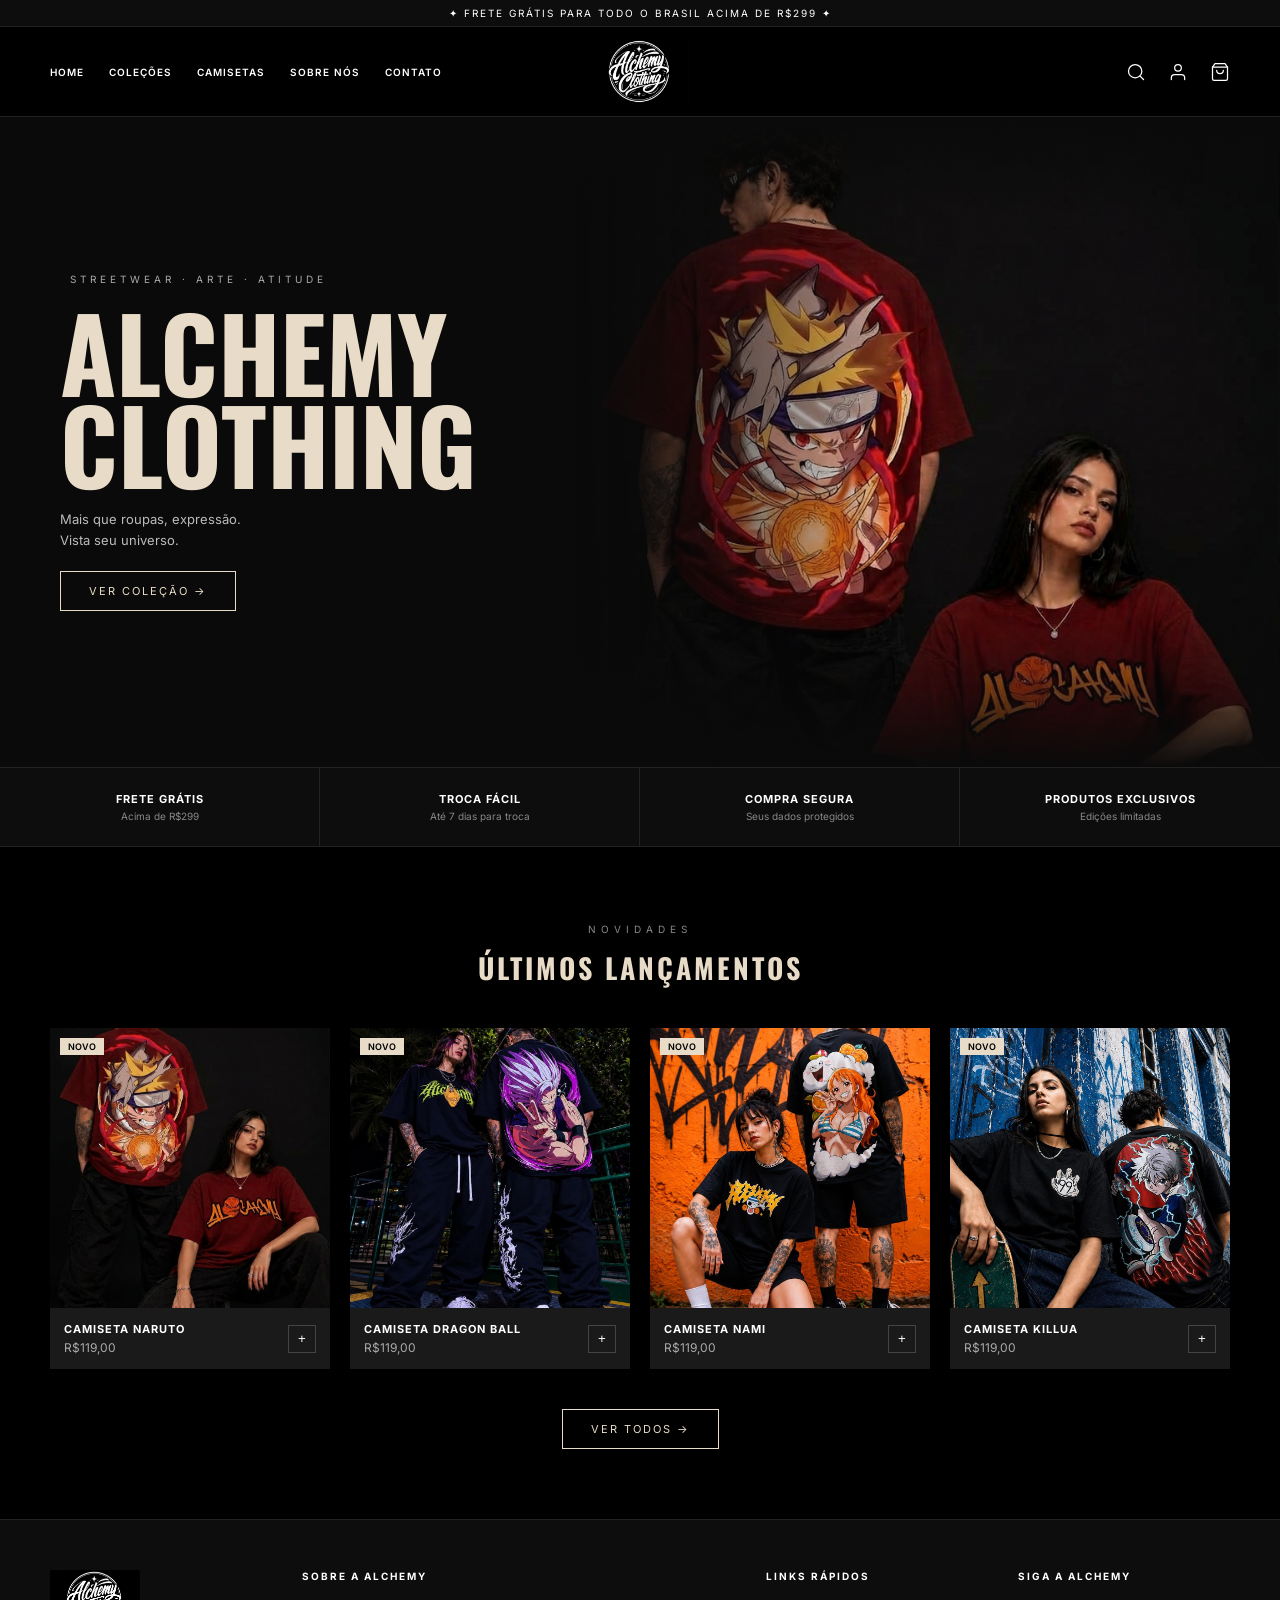
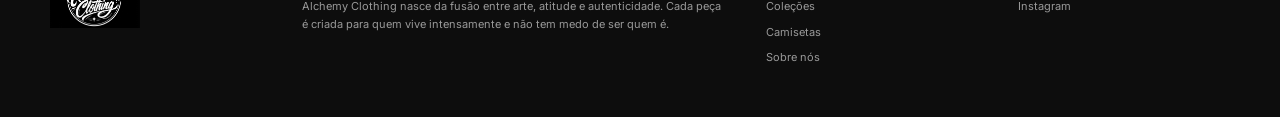
==== commit 47d6491f: "Update Instagram link text in footer" ====
--- a/index.html
+++ b/index.html
@@ -224,7 +224,7 @@
 
     <div class="footer-col">
         <h4>Siga a Alchemy</h4>
-        <a href="https://instagram.com/alchemycloth1ng" target="_blank">@alchemycloth1ng</a>
+        <a href="https://instagram.com/alchemycloth1ng" target="_blank">Instagram</a>
     </div>
 </footer>
 
